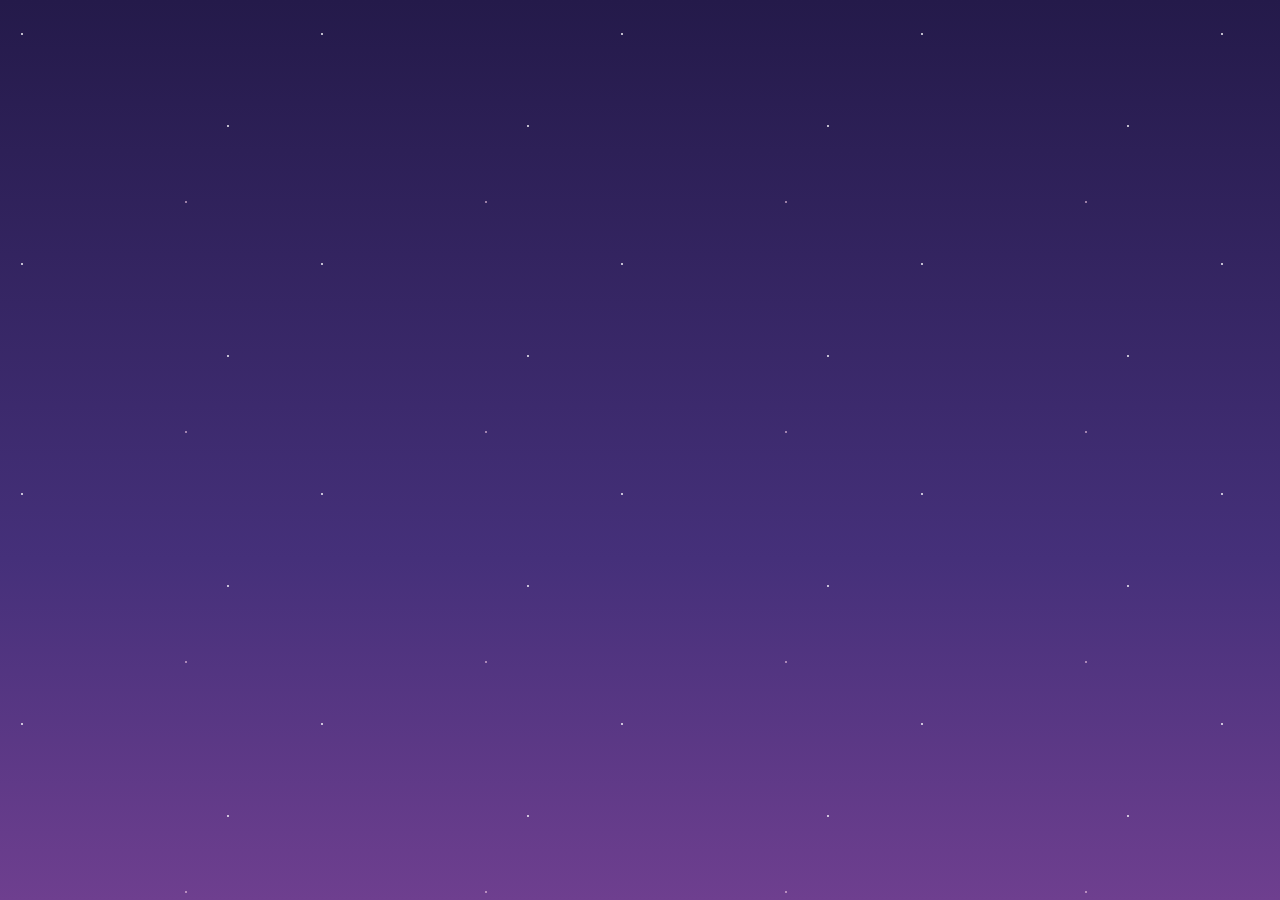
==== index.html @ 52ee45de "Create index.html" ====
<!doctype html>
<html lang="en">
<head>
<meta charset="utf-8">
<meta name="viewport" content="width=device-width, initial-scale=1">
<title>Math Realm</title>
<link rel="preconnect" href="https://fonts.googleapis.com">
<link rel="preconnect" href="https://fonts.gstatic.com" crossorigin>
<link href="https://fonts.googleapis.com/css2?family=Grandstander:wght@600;800&family=Lexend:wght@400;600&display=swap" rel="stylesheet">
<link rel="stylesheet" href="css/realm.css">
<style>
  /* ── Login ── */
  .login { min-height: 100vh; display: grid; place-content: center; justify-items: center; gap: 22px; padding: 32px 18px 48px; }
  .wordmark { font-size: clamp(3rem, 11vw, 5rem); text-align: center; letter-spacing: -.01em; }
  .wordmark span { display: inline-block; text-shadow: 0 4px 0 rgba(16, 8, 46, .55); }
  .wordmark span:nth-child(odd) { transform: rotate(-4deg) translateY(2px); }
  .wordmark span:nth-child(even) { transform: rotate(3deg); }
  .login .tagline { margin: -10px 0 0; color: var(--haze); font-size: 1.1rem; text-align: center; }
  .login-card { width: min(420px, 100%); padding: 28px 26px 26px; }
  .login-card h2 { font-size: 1.5rem; margin-bottom: 18px; color: var(--violet); }

  /* ── Home ── */
  .hub { max-width: 1120px; margin: 0 auto; padding: 26px 20px 64px; }
  .hub-top { display: flex; flex-wrap: wrap; align-items: center; justify-content: space-between; gap: 14px 20px; margin-bottom: 24px; }
  .hub-top h1 { font-size: clamp(2.1rem, 6vw, 3rem); }
  .hub-tools { display: flex; align-items: center; gap: 12px; }
  .gems { display: inline-flex; align-items: center; gap: 8px; padding: 6px 16px 6px 8px; border-radius: 999px; background: rgba(255, 255, 255, .12); border: 2px solid rgba(255, 255, 255, .28); font-weight: 600; }
  .gems svg { width: 30px; height: 30px; }
  .gems strong { font-family: var(--display); font-size: 1.45rem; font-weight: 800; }

  .shelf { margin-bottom: 28px; }
  .shelf h2 { font-size: 1.6rem; }
  .shelf p { margin: 4px 0 14px; color: var(--haze); }
  .tickets { display: flex; flex-wrap: wrap; gap: 14px 22px; padding-left: 10px; }

  .how { margin: 0 0 16px; color: var(--haze); }
  .zones { display: grid; grid-template-columns: repeat(auto-fit, minmax(min(100%, 430px), 1fr)); gap: 24px; align-items: start; }
  .zone { overflow: hidden; }
  .zone[data-accent="mint"]  { --accent: var(--mint-deep);  --wash: #E2F8F0; }
  .zone[data-accent="berry"] { --accent: var(--berry);      --wash: #FFEAF3; }
  .zone[data-accent="sky"]   { --accent: var(--sky-deep);   --wash: #E5F2FF; }
  .zone-head { padding: 20px 24px 16px; background: var(--wash); border-bottom: 3px dashed var(--accent); }
  .zone-head h2 { font-size: 1.85rem; color: var(--accent); }
  .zone-head p { margin: 4px 0 0; color: var(--ink-soft); }
  .skills { list-style: none; margin: 0; padding: 4px 16px 12px; }
  .skill { display: grid; grid-template-columns: minmax(0, 1fr) auto auto; align-items: center; gap: 8px 14px; padding: 13px 6px; border-bottom: 2px solid #F1EBFB; }
  .skill:last-child { border-bottom: 0; }
  .skill-name { font-weight: 600; }
  .skill-name .badge { display: inline-block; margin-left: 6px; padding: 1px 9px; border-radius: 999px; font-size: .8rem; background: #FFF1C2; color: #7A5600; vertical-align: 2px; }
  .skill-name .ticket-mark { display: inline-block; width: 22px; height: 22px; margin-left: 6px; vertical-align: -5px; }
  .soon { font-size: .9rem; font-weight: 600; color: var(--ink-soft); white-space: nowrap; }
  @media (max-width: 500px) {
    .skill { grid-template-columns: minmax(0, 1fr) auto; }
    .skill .stars { grid-row: 2; }
  }
</style>
</head>
<body class="twinkle">
<div class="page">

  <!-- Login -->
  <main class="login" id="loginView" hidden>
    <h1 class="wordmark" id="wordmark">Math Realm</h1>
    <p class="tagline">Log in to start your adventure.</p>
    <section class="login-card card" aria-labelledby="loginTitle">
      <h2 id="loginTitle">Who's playing?</h2>
      <form id="loginForm" autocomplete="off" novalidate>
        <label class="field"><span>Class code</span><input name="classCode" autocapitalize="characters" spellcheck="false" required></label>
        <label class="field"><span>Student ID</span><input name="studentId" spellcheck="false" required></label>
        <label class="field"><span>PIN</span><input name="pin" type="password" inputmode="numeric"></label>
        <p class="form-error" id="loginError" role="alert" hidden></p>
        <button class="btn btn-big" type="submit" id="loginBtn">Let's go!</button>
      </form>
    </section>
  </main>

  <!-- Home -->
  <main class="hub" id="hubView" hidden>
    <header class="hub-top">
      <h1 id="hello">Hi!</h1>
      <div class="hub-tools">
        <div class="gems" id="gems">
          <svg viewBox="0 0 32 32" aria-hidden="true"><path d="M9 5h14l6 8-13 15L3 13z" fill="#7CC8FF" stroke="#fff" stroke-width="2" stroke-linejoin="round"/><path d="M3 13h26M9 5l7 23 7-23M12 13l4-8 4 8" fill="none" stroke="#fff" stroke-width="1.5" stroke-linejoin="round" opacity=".8"/></svg>
          <span><strong id="gemCount">0</strong> <span id="gemName">gems</span></span>
        </div>
        <button class="btn btn-soft btn-small" type="button" id="logoutBtn">Log out</button>
      </div>
    </header>

    <div class="banner" id="pendingBanner" role="status" hidden>
      <span id="pendingText"></span>
      <button class="btn btn-small" type="button" id="sendNowBtn">Send now</button>
    </div>

    <section class="shelf" id="shelf" hidden aria-labelledby="shelfTitle">
      <h2 id="shelfTitle">Your golden tickets</h2>
      <p>Show the code to your teacher to trade it for a prize.</p>
      <div class="tickets" id="tickets"></div>
    </section>

    <p class="how">Every great round earns a star for that day. Fill all the stars to master a skill!</p>
    <div class="zones" id="zones"></div>
  </main>
</div>

<script src="js/config.js"></script>
<script src="js/catalog.js"></script>
<script src="js/api.js"></script>
<script>
(function () {
  'use strict';
  const C = window.MATH_REALM_CATALOG;
  const $ = s => document.querySelector(s);
  const CLASS_KEY = 'mathRealm.classCode';
  const STAR_PATH = 'M14 2.8l3.4 7 7.7 1-5.6 5.3 1.4 7.6L14 19.9l-6.9 3.8 1.4-7.6-5.6-5.3 7.7-1z';
  const TICKET_PATH = 'M3 7h18v3a2 2 0 0 0 0 4v3H3v-3a2 2 0 0 0 0-4z';
  const LETTER_COLORS = ['#FF7EB6', '#7CC8FF', '#FFD84D', '#4FD1AB', '#C9A8FF'];

  function el(tag, cls, text) {
    const e = document.createElement(tag);
    if (cls) e.className = cls;
    if (text != null) e.textContent = text;
    return e;
  }
  function svg(tag, attrs) {
    const e = document.createElementNS('http://www.w3.org/2000/svg', tag);
    Object.keys(attrs || {}).forEach(k => e.setAttribute(k, attrs[k]));
    return e;
  }

  // Realm name, one candy color per letter
  document.title = C.realmName;
  const mark = $('#wordmark');
  mark.replaceChildren();
  mark.setAttribute('aria-label', C.realmName);
  let n = 0;
  Array.from(C.realmName).forEach(ch => {
    if (ch === ' ') { mark.append(' '); return; }
    const s = el('span', '', ch);
    s.style.color = LETTER_COLORS[n++ % LETTER_COLORS.length];
    s.setAttribute('aria-hidden', 'true');
    mark.append(s);
  });
  $('#gemName').textContent = C.pointsName;

  // Only same-site game pages are allowed as a place to return to after login.
  function safeNext() {
    const next = new URLSearchParams(location.search).get('next') || '';
    return /^[A-Za-z0-9_-]+\.html(\?[A-Za-z0-9=&._%-]*)?$/.test(next) ? next : '';
  }

  /* ── Login ── */

  function showLogin(message) {
    document.body.classList.add('twinkle');
    $('#hubView').hidden = true;
    $('#loginView').hidden = false;
    const f = $('#loginForm');
    try { f.classCode.value = f.classCode.value || localStorage.getItem(CLASS_KEY) || ''; } catch (e) { /* storage blocked */ }
    showError(message || '');
    (f.classCode.value ? f.studentId : f.classCode).focus();
  }
  function showError(text) {
    $('#loginError').textContent = text;
    $('#loginError').hidden = !text;
  }

  $('#loginForm').addEventListener('submit', async e => {
    e.preventDefault();
    const f = e.currentTarget;
    const classCode = f.classCode.value.trim();
    const studentId = f.studentId.value.trim();
    if (!classCode || !studentId) { showError(MathRealm.errorMessage('missing_fields', true)); return; }
    const btn = $('#loginBtn');
    btn.disabled = true;
    btn.textContent = 'Opening the gates…';
    const d = await MathRealm.login(classCode, studentId, f.pin.value.trim());
    btn.disabled = false;
    btn.textContent = "Let's go!";
    if (!d.ok) { showError(MathRealm.errorMessage(d.error, true)); return; }
    try { localStorage.setItem(CLASS_KEY, classCode.toUpperCase()); } catch (err) { /* fine */ }
    f.studentId.value = '';
    f.pin.value = '';
    const next = safeNext();
    if (next) { location.href = next; return; }
    showHub(true);
  });

  /* ── Home ── */

  function showHub(celebrate) {
    document.body.classList.remove('twinkle');
    $('#loginView').hidden = true;
    $('#hubView').hidden = false;
    if (location.search) history.replaceState(null, '', location.pathname);
    render(celebrate);
  }

  function render(celebrate) {
    const s = MathRealm.session;
    if (!s) return;
    $('#hello').textContent = 'Hi, ' + s.student.displayName + '!';
    $('#gemCount').textContent = Number(s.student.points || 0).toLocaleString();
    $('#gems').setAttribute('aria-label', s.student.points + ' ' + C.pointsName);
    renderTickets(s.tickets || []);
    renderZones(s, celebrate);
    renderPending();
  }

  function renderTickets(list) {
    const box = $('#tickets');
    box.replaceChildren();
    $('#shelf').hidden = list.length === 0;
    list.slice().reverse().forEach(t => {
      const stub = el('div', 'ticket' + (t.redeemed ? ' used' : ''));
      stub.append(el('strong', '', t.code), el('span', '', t.redeemed ? 'Traded in. Nice work!' : t.skillName));
      box.append(stub);
    });
  }

  function zonesFor(skills) {
    const zones = new Map();
    C.zones.forEach(z => zones.set(z.zone, Object.assign({ skills: [] }, z)));
    skills.forEach(k => {
      if (!zones.has(k.zone)) zones.set(k.zone, { zone: k.zone, title: k.zone || 'More practice', blurb: '', accent: 'sky', skills: [] });
      zones.get(k.zone).skills.push(k);
    });
    return Array.from(zones.values()).filter(z => z.skills.length);
  }

  function gameFor(skillId) {
    return C.games.find(g => skillId.indexOf(g.prefix) === 0) || null;
  }

  function starRow(have, need, mastered, celebrate) {
    const row = el('div', 'stars' + (mastered ? ' mastered' : '') + (celebrate ? ' pop' : ''));
    row.setAttribute('role', 'img');
    row.setAttribute('aria-label', mastered ? 'Mastered' : have + ' of ' + need + ' stars');
    for (let i = 0; i < need; i++) {
      const on = mastered || i < have;
      const star = svg('svg', { viewBox: '0 0 28 28', class: 'star' + (on ? ' on' : ''), 'aria-hidden': 'true' });
      star.style.setProperty('--i', i);
      star.append(svg('path', { d: STAR_PATH }));
      row.append(star);
    }
    return row;
  }

  function renderZones(s, celebrate) {
    const wrap = $('#zones');
    wrap.replaceChildren();
    if (!s.skills || !s.skills.length) {
      wrap.append(el('p', 'how', 'No games are set up yet. Tell your teacher.'));
      return;
    }
    zonesFor(s.skills).forEach(z => {
      const card = el('section', 'zone card');
      card.dataset.accent = z.accent || 'sky';
      const head = el('header', 'zone-head');
      head.append(el('h2', '', z.title));
      if (z.blurb) head.append(el('p', '', z.blurb));
      const list = el('ul', 'skills');

      z.skills.forEach(k => {
        const m = s.mastery[k.skillId] || { status: '', days: 0 };
        const mastered = m.status === 'mastered';
        const li = el('li', 'skill');

        const name = el('div', 'skill-name', k.name);
        if (k.milestone) {
          const t = svg('svg', { viewBox: '0 0 24 24', class: 'ticket-mark', role: 'img' });
          const title = svg('title'); title.textContent = 'Master this to win a golden ticket';
          t.append(title, svg('path', { d: TICKET_PATH, fill: '#FFD84D', stroke: '#E8A90C', 'stroke-width': '1.5' }));
          name.append(t);
        }
        if (mastered) name.append(el('span', 'badge', 'Mastered!'));

        const game = gameFor(k.skillId);
        let action;
        if (game && game.ready) {
          action = el('a', 'btn btn-small' + (mastered ? ' btn-soft' : ''), mastered ? 'Play again' : 'Play');
          action.href = game.page + '?skill=' + encodeURIComponent(k.skillId);
          action.setAttribute('aria-label', (mastered ? 'Play again: ' : 'Play: ') + k.name);
        } else {
          action = el('span', 'soon', 'Opening soon');
        }

        li.append(name, starRow(Math.min(m.days || 0, k.daysNeeded), k.daysNeeded, mastered, celebrate), action);
        list.append(li);
      });

      card.append(head, list);
      wrap.append(card);
    });
  }

  function renderPending() {
    const count = MathRealm.pendingCount();
    $('#pendingBanner').hidden = count === 0;
    $('#pendingText').textContent = count === 1
      ? '1 round is saved on this computer and will send when the internet is back.'
      : count + ' rounds are saved on this computer and will send when the internet is back.';
  }

  $('#sendNowBtn').addEventListener('click', async e => {
    const btn = e.currentTarget;          // currentTarget is gone after the await, so keep it
    btn.disabled = true;
    await MathRealm.flushPending();
    btn.disabled = false;
    render(false);
  });

  $('#logoutBtn').addEventListener('click', async () => {
    await MathRealm.logout();
    showLogin('');
  });

  window.addEventListener('online', () => setTimeout(() => MathRealm.flushPending().then(() => render(false)), 500));

  /* ── Start ── */

  if (!MathRealm.isLoggedIn()) {
    showLogin('');
  } else {
    const next = safeNext();
    if (next) { location.replace(next); return; }
    showHub(true);
    // Fresh numbers from the server (a teacher may have redeemed a ticket), then send anything waiting.
    const snapshot = () => JSON.stringify(MathRealm.session);
    const before = snapshot();
    MathRealm.refresh().then(d => {
      if (d.ok) return MathRealm.flushPending().then(() => { if (snapshot() !== before) render(false); });
      if (d.error === 'session_expired') showLogin(MathRealm.errorMessage('session_expired', true));
    });
  }
})();
</script>
</body>
</html>
---- css/realm.css ----
/*
 * Math Realm: shared look for every student page.
 * Load the fonts in each page's <head>:
 *   <link href="https://fonts.googleapis.com/css2?family=Grandstander:wght@600;800&family=Lexend:wght@400;600&display=swap" rel="stylesheet">
 */
:root {
  --night: #241A4A;
  --dusk: #45307A;
  --plum: #6E3F8F;
  --violet: #6C4FB3;
  --card: #FFFDFE;
  --card-edge: #E9DFFB;
  --ink: #2A1F45;
  --ink-soft: #5F5480;
  --haze: #E6DCFF;          /* light text on the night sky */
  --bubblegum: #FF7EB6;
  --berry: #D2448A;
  --berry-deep: #A8306C;
  --mint: #4FD1AB;
  --mint-deep: #1E8466;
  --lemon: #FFD84D;
  --gold: #E8A90C;
  --sky: #7CC8FF;
  --sky-deep: #2D76B5;
  --coral: #E0524F;

  --display: 'Grandstander', 'Trebuchet MS', system-ui, sans-serif;
  --body: 'Lexend', 'Atkinson Hyperlegible', system-ui, -apple-system, 'Segoe UI', sans-serif;
  --radius-lg: 26px;
  --radius-md: 16px;
  --radius-sm: 10px;
}

* { box-sizing: border-box; }
[hidden] { display: none !important; }
html { -webkit-text-size-adjust: 100%; background: var(--plum); }  /* shows when a page is pulled past its end */

body {
  margin: 0;
  min-height: 100vh;
  color: #fff;
  font: 400 17px/1.55 var(--body);
  background: linear-gradient(180deg, var(--night) 0%, var(--dusk) 62%, var(--plum) 100%) fixed;
}
/* Star field */
body::before {
  content: "";
  position: fixed;
  inset: 0;
  z-index: 0;
  pointer-events: none;
  opacity: .7;
  background-image:
    radial-gradient(1.8px 1.8px at 22px 34px, #fff 50%, transparent 52%),
    radial-gradient(1.2px 1.2px at 140px 82px, #FFE9A8 50%, transparent 52%),
    radial-gradient(1px 1px at 92px 168px, #fff 50%, transparent 52%),
    radial-gradient(2px 2px at 228px 126px, #fff 50%, transparent 52%),
    radial-gradient(1px 1px at 266px 18px, #CFE8FF 50%, transparent 52%),
    radial-gradient(1.4px 1.4px at 186px 202px, #FFD6EA 50%, transparent 52%);
  background-size: 300px 230px;
}
body.twinkle::before { animation: twinkle 4.5s ease-in-out infinite alternate; }
@keyframes twinkle { from { opacity: .35; } to { opacity: .9; } }

.page { position: relative; z-index: 1; }

h1, h2, h3 { font-family: var(--display); font-weight: 800; line-height: 1.1; margin: 0; }
p { max-width: 62ch; }

.card {
  background: var(--card);
  color: var(--ink);
  border-radius: var(--radius-lg);
  box-shadow: 0 8px 0 rgba(16, 8, 46, .35);
}

/* Buttons: chunky and pressable */
.btn {
  display: inline-flex;
  align-items: center;
  justify-content: center;
  gap: 8px;
  font: 600 1.05rem/1.2 var(--body);
  text-decoration: none;
  color: #fff;
  background: var(--berry);
  border: 0;
  border-radius: var(--radius-md);
  padding: 12px 22px;
  box-shadow: 0 5px 0 var(--berry-deep);
  cursor: pointer;
  transition: transform .08s ease, box-shadow .08s ease, filter .15s ease;
}
.btn:hover { filter: brightness(1.07); }
.btn:active { transform: translateY(4px); box-shadow: 0 1px 0 var(--berry-deep); }
.btn:disabled { opacity: .55; cursor: not-allowed; transform: none; box-shadow: 0 5px 0 var(--berry-deep); }
.btn-soft { color: var(--berry); background: #fff; box-shadow: 0 5px 0 var(--card-edge); }
.btn-soft:active { box-shadow: 0 1px 0 var(--card-edge); }
.btn-small { font-size: .95rem; padding: 8px 16px; border-radius: 12px; box-shadow: 0 4px 0 var(--berry-deep); }
.btn-small:active { transform: translateY(3px); box-shadow: 0 1px 0 var(--berry-deep); }
.btn-soft.btn-small { box-shadow: 0 4px 0 var(--card-edge); }
.btn-big { width: 100%; padding: 16px 22px; font-size: 1.25rem; }

:focus-visible { outline: 4px solid var(--lemon); outline-offset: 3px; }

/* Form fields */
.field { display: block; margin-bottom: 16px; }
.field span { display: block; font-weight: 600; margin-bottom: 6px; }
.field input {
  width: 100%;
  font: 400 1.2rem/1.3 var(--body);
  color: var(--ink);
  background: #fff;
  border: 3px solid var(--card-edge);
  border-radius: var(--radius-md);
  padding: 12px 14px;
}
.field input:focus { border-color: var(--violet); outline: none; }
.field input:focus-visible { outline: 4px solid var(--lemon); outline-offset: 2px; }

.form-error {
  margin: 0 0 16px;
  padding: 12px 14px;
  border-radius: var(--radius-sm);
  background: #FFE7E6;
  color: #9E2A27;
  font-weight: 600;
}

/* Stars: one per day toward mastery */
.stars { display: inline-flex; gap: 3px; }
.star { width: 28px; height: 28px; display: block; }
.star path { fill: #EEE8F8; stroke: #CDBFEA; stroke-width: 1.5; stroke-linejoin: round; }
.star.on path { fill: var(--lemon); stroke: var(--gold); }
.stars.mastered .star path { fill: var(--gold); stroke: #B9810A; }
.stars.pop .star.on { animation: pop .5s cubic-bezier(.3, 1.6, .5, 1) both; animation-delay: calc(var(--i, 0) * 90ms + 150ms); }
@keyframes pop { from { transform: scale(.2) rotate(-30deg); } to { transform: none; } }

/* Golden ticket stub */
.ticket {
  position: relative;
  display: flex;
  flex-direction: column;
  gap: 2px;
  min-width: 190px;
  padding: 14px 26px;
  color: var(--ink);
  background: linear-gradient(135deg, #FFF3C4, #FFE07A);
  border: 3px solid var(--gold);
  border-radius: 14px;
}
.ticket::before, .ticket::after {
  content: "";
  position: absolute;
  top: 50%;
  width: 18px;
  height: 18px;
  margin-top: -9px;
  border-radius: 50%;
  background: var(--dusk);
}
.ticket::before { left: -11px; }
.ticket::after { right: -11px; }
.ticket strong { font-family: var(--display); font-weight: 800; font-size: 1.6rem; letter-spacing: .05em; white-space: nowrap; }
.ticket span { font-size: .9rem; color: var(--ink-soft); }
.ticket.used { filter: grayscale(.85); opacity: .65; }

/* A yellow note across the top of a page */
.banner {
  display: flex;
  flex-wrap: wrap;
  align-items: center;
  gap: 10px 16px;
  margin-bottom: 18px;
  padding: 12px 16px;
  border-radius: var(--radius-md);
  background: var(--lemon);
  color: var(--ink);
  font-weight: 600;
}

.sr-only {
  position: absolute !important;
  width: 1px; height: 1px;
  padding: 0; margin: -1px;
  overflow: hidden;
  clip: rect(0, 0, 0, 0);
  white-space: nowrap;
  border: 0;
}

@media (prefers-reduced-motion: reduce) {
  *, *::before, *::after { animation: none !important; transition: none !important; }
}
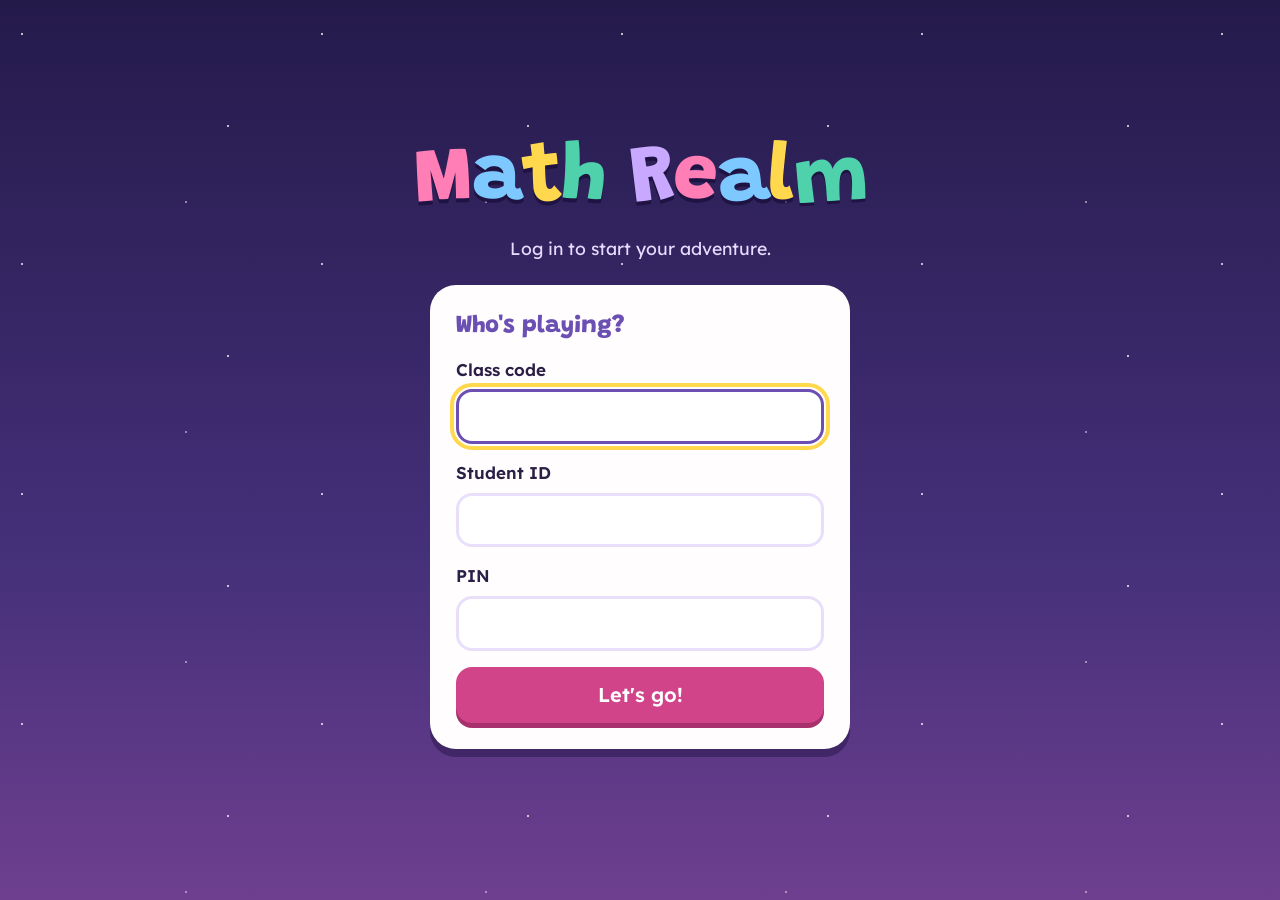
==== commit c801064c: "Update index.html" ====
--- a/index.html
+++ b/index.html
@@ -42,6 +42,7 @@
   .zone-head { padding: 20px 24px 16px; background: var(--wash); border-bottom: 3px dashed var(--accent); }
   .zone-head h2 { font-size: 1.85rem; color: var(--accent); }
   .zone-head p { margin: 4px 0 0; color: var(--ink-soft); }
+  .zone-head .zone-link { margin-top: 12px; }
   .skills { list-style: none; margin: 0; padding: 4px 16px 12px; }
   .skill { display: grid; grid-template-columns: minmax(0, 1fr) auto auto; align-items: center; gap: 8px 14px; padding: 13px 6px; border-bottom: 2px solid #F1EBFB; }
   .skill:last-child { border-bottom: 0; }
@@ -259,6 +260,11 @@
       const head = el('header', 'zone-head');
       head.append(el('h2', '', z.title));
       if (z.blurb) head.append(el('p', '', z.blurb));
+      if (z.link) {
+        const a = el('a', 'btn btn-small zone-link', z.link.label);
+        a.href = z.link.page;
+        head.append(a);
+      }
       const list = el('ul', 'skills');
 
       z.skills.forEach(k => {
--- a/css/realm.css
+++ b/css/realm.css
@@ -192,3 +192,18 @@
 @media (prefers-reduced-motion: reduce) {
   *, *::before, *::after { animation: none !important; transition: none !important; }
 }
+
+/* ── Shared game-page pieces ── */
+.topbar { display: flex; flex-wrap: wrap; align-items: center; justify-content: space-between; gap: 10px 16px; margin-bottom: 18px; }
+.top-tools { display: flex; flex-wrap: wrap; align-items: center; gap: 10px; }
+.pill {
+  display: inline-flex; align-items: center; gap: 8px;
+  padding: 7px 15px; border-radius: 999px;
+  background: rgba(255, 255, 255, .12); border: 2px solid rgba(255, 255, 255, .28);
+  color: #fff; font: 600 1rem/1.2 var(--body); text-decoration: none; cursor: pointer;
+}
+button.pill:hover, a.pill:hover { background: rgba(255, 255, 255, .2); }
+.pill svg { width: 22px; height: 22px; flex: none; }
+.gems { display: inline-flex; align-items: center; gap: 8px; padding: 6px 16px 6px 8px; border-radius: 999px; background: rgba(255, 255, 255, .12); border: 2px solid rgba(255, 255, 255, .28); font-weight: 600; }
+.gems svg { width: 30px; height: 30px; }
+.gems strong { font-family: var(--display); font-size: 1.45rem; font-weight: 800; }
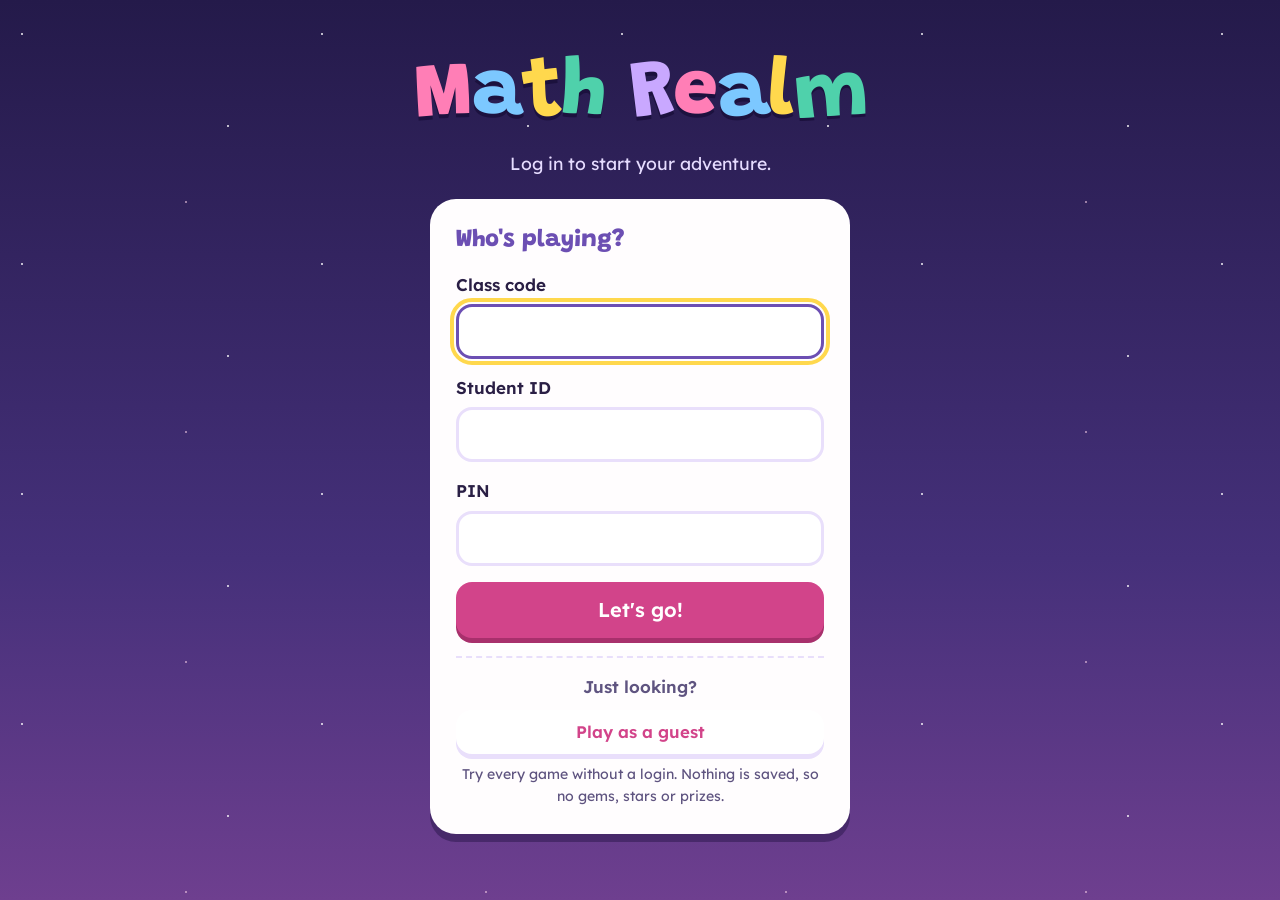
==== commit f03c33d0: "Add guest mode for families and visitors - login screen: Play as a guest, no account needed - guests" ====
--- a/index.html
+++ b/index.html
@@ -18,11 +18,18 @@
   .login .tagline { margin: -10px 0 0; color: var(--haze); font-size: 1.1rem; text-align: center; }
   .login-card { width: min(420px, 100%); padding: 28px 26px 26px; }
   .login-card h2 { font-size: 1.5rem; margin-bottom: 18px; color: var(--violet); }
+  .guest-row { margin-top: 18px; padding-top: 16px; border-top: 2px dashed var(--card-edge); text-align: center; }
+  .guest-row p { margin: 0 0 10px; color: var(--ink-soft); font-weight: 600; }
+  .guest-row .btn { width: 100%; }
+  .guest-row .small { margin: 10px 0 0; font-weight: 400; font-size: .88rem; }
 
   /* ── Home ── */
   .hub { max-width: 1120px; margin: 0 auto; padding: 26px 20px 64px; }
   .hub-top { display: flex; flex-wrap: wrap; align-items: center; justify-content: space-between; gap: 14px 20px; margin-bottom: 24px; }
   .hub-top h1 { font-size: clamp(2.1rem, 6vw, 3rem); }
+  .me { display: flex; align-items: flex-end; gap: 12px; }
+  .avatar { display: block; width: 74px; height: 80px; }
+  .avatar svg { width: 100%; height: 100%; overflow: visible; }
   .hub-tools { display: flex; align-items: center; gap: 12px; }
   .gems { display: inline-flex; align-items: center; gap: 8px; padding: 6px 16px 6px 8px; border-radius: 999px; background: rgba(255, 255, 255, .12); border: 2px solid rgba(255, 255, 255, .28); font-weight: 600; }
   .gems svg { width: 30px; height: 30px; }
@@ -33,12 +40,39 @@
   .shelf p { margin: 4px 0 14px; color: var(--haze); }
   .tickets { display: flex; flex-wrap: wrap; gap: 14px 22px; padding-left: 10px; }
 
-  .how { margin: 0 0 16px; color: var(--haze); }
+  .how { margin: 16px 0 16px; color: var(--haze); }
+  .section-title { margin: 6px 0 14px; font-size: 1.6rem; }
+
+  /* Up next: one suggestion, so nobody has to choose from everything */
+  .next { display: flex; flex-wrap: wrap; align-items: center; justify-content: space-between; gap: 14px 24px; margin-bottom: 28px; padding: 18px 22px; }
+  .next .label { margin: 0 0 2px; font-weight: 600; color: var(--violet); }
+  .next h2 { font-size: 1.6rem; color: var(--ink); }
+  .next .where { margin: 2px 0 6px; color: var(--ink-soft); }
+  .next .btn { font-size: 1.15rem; padding: 14px 28px; }
+
+  /* Area tiles: one per area, with progress */
+  .tiles { display: grid; grid-template-columns: repeat(auto-fit, minmax(min(100%, 280px), 1fr)); gap: 20px; }
+  .tile { display: flex; flex-direction: column; overflow: hidden; color: var(--ink); text-decoration: none; transition: transform .15s ease; }
+  .tile:hover { transform: translateY(-3px); }
+  .tile[data-accent="mint"]  { --accent: var(--mint-deep);  --wash: #E2F8F0; }
+  .tile[data-accent="berry"] { --accent: var(--berry);      --wash: #FFEAF3; }
+  .tile[data-accent="sky"]   { --accent: var(--sky-deep);   --wash: #E5F2FF; }
+  .tile[data-accent="sun"]   { --accent: #A86A00;           --wash: #FFF4D6; }
+  .tile .band { flex: 1 1 auto; padding: 18px 20px 14px; background: var(--wash); border-bottom: 3px dashed var(--accent); }   /* grows so meters line up */
+  .tile h3 { font-size: 1.65rem; color: var(--accent); }
+  .tile .band p { margin: 4px 0 0; color: var(--ink-soft); }
+  .tile .body { display: flex; flex-direction: column; gap: 8px; padding: 14px 20px 18px; }
+  .meter { height: 12px; border-radius: 999px; background: #F1EBFB; overflow: hidden; }
+  .meter span { display: block; height: 100%; border-radius: 999px; background: linear-gradient(90deg, var(--lemon), var(--gold)); }
+  .tile .stat { display: flex; justify-content: space-between; gap: 10px; font-weight: 600; font-size: .95rem; }
+  .tile .go { align-self: flex-end; margin-top: 4px; font-weight: 600; color: var(--accent); }
+  .back { margin-bottom: 4px; }
   .zones { display: grid; grid-template-columns: repeat(auto-fit, minmax(min(100%, 430px), 1fr)); gap: 24px; align-items: start; }
   .zone { overflow: hidden; }
   .zone[data-accent="mint"]  { --accent: var(--mint-deep);  --wash: #E2F8F0; }
   .zone[data-accent="berry"] { --accent: var(--berry);      --wash: #FFEAF3; }
   .zone[data-accent="sky"]   { --accent: var(--sky-deep);   --wash: #E5F2FF; }
+  .zone[data-accent="sun"]   { --accent: #A86A00;           --wash: #FFF4D6; }
   .zone-head { padding: 20px 24px 16px; background: var(--wash); border-bottom: 3px dashed var(--accent); }
   .zone-head h2 { font-size: 1.85rem; color: var(--accent); }
   .zone-head p { margin: 4px 0 0; color: var(--ink-soft); }
@@ -72,21 +106,32 @@
         <p class="form-error" id="loginError" role="alert" hidden></p>
         <button class="btn btn-big" type="submit" id="loginBtn">Let's go!</button>
       </form>
+      <div class="guest-row">
+        <p>Just looking?</p>
+        <button class="btn btn-soft" type="button" id="guestBtn">Play as a guest</button>
+        <p class="small">Try every game without a login. Nothing is saved, so no gems, stars or prizes.</p>
+      </div>
     </section>
   </main>
 
   <!-- Home -->
   <main class="hub" id="hubView" hidden>
     <header class="hub-top">
-      <h1 id="hello">Hi!</h1>
+      <div class="me"><span class="avatar" id="avatar" hidden></span><h1 id="hello">Hi!</h1></div>
       <div class="hub-tools">
         <div class="gems" id="gems">
           <svg viewBox="0 0 32 32" aria-hidden="true"><path d="M9 5h14l6 8-13 15L3 13z" fill="#7CC8FF" stroke="#fff" stroke-width="2" stroke-linejoin="round"/><path d="M3 13h26M9 5l7 23 7-23M12 13l4-8 4 8" fill="none" stroke="#fff" stroke-width="1.5" stroke-linejoin="round" opacity=".8"/></svg>
           <span><strong id="gemCount">0</strong> <span id="gemName">gems</span></span>
         </div>
+        <a class="pill" href="shop.html">
+          <svg viewBox="0 0 24 24" aria-hidden="true"><path d="M4 9h16l-1.5 11h-13zM8 9V7a4 4 0 0 1 8 0v2" fill="none" stroke="currentColor" stroke-width="2.2" stroke-linejoin="round" stroke-linecap="round"/></svg>
+          Sprite Shop
+        </a>
         <button class="btn btn-soft btn-small" type="button" id="logoutBtn">Log out</button>
       </div>
     </header>
+
+    <div id="guestSlot"></div>
 
     <div class="banner" id="pendingBanner" role="status" hidden>
       <span id="pendingText"></span>
@@ -99,14 +144,28 @@
       <div class="tickets" id="tickets"></div>
     </section>
 
-    <p class="how">Every great round earns a star for that day. Fill all the stars to master a skill!</p>
-    <div class="zones" id="zones"></div>
+    <section class="next card" id="nextUp" hidden aria-labelledby="nextTitle"></section>
+
+    <div id="tilesView">
+      <h2 class="section-title">Where to?</h2>
+      <div class="tiles" id="tiles"></div>
+    </div>
+
+    <div id="areaView" hidden>
+      <a class="pill back" href="#" id="allAreas">
+        <svg viewBox="0 0 24 24" aria-hidden="true"><path d="M15 5l-7 7 7 7" fill="none" stroke="currentColor" stroke-width="2.6" stroke-linecap="round" stroke-linejoin="round"/></svg>
+        All areas
+      </a>
+      <p class="how">Every great round earns a star for that day. Fill all the stars to master a skill!</p>
+      <div class="zones" id="zones"></div>
+    </div>
   </main>
 </div>
 
 <script src="js/config.js"></script>
 <script src="js/catalog.js"></script>
 <script src="js/api.js"></script>
+<script src="js/sprites.js"></script>
 <script>
 (function () {
   'use strict';
@@ -165,6 +224,13 @@
     $('#loginError').textContent = text;
     $('#loginError').hidden = !text;
   }
+
+  $('#guestBtn').addEventListener('click', () => {
+    MathRealm.startGuest();
+    const next = safeNext();
+    if (next) { location.href = next; return; }
+    showHub(true);
+  });
 
   $('#loginForm').addEventListener('submit', async e => {
     e.preventDefault();
@@ -193,18 +259,25 @@
     document.body.classList.remove('twinkle');
     $('#loginView').hidden = true;
     $('#hubView').hidden = false;
-    if (location.search) history.replaceState(null, '', location.pathname);
+    if (location.search) history.replaceState(null, '', location.pathname + location.hash);
     render(celebrate);
   }
 
   function render(celebrate) {
     const s = MathRealm.session;
     if (!s) return;
-    $('#hello').textContent = 'Hi, ' + s.student.displayName + '!';
+    const guest = MathRealm.isGuest();
+    $('#guestSlot').replaceChildren(...(guest ? [MathRealm.guestBanner('')] : []));
+    $('#hello').textContent = guest ? 'Welcome, guest!' : 'Hi, ' + s.student.displayName + '!';
+    const pick = window.RealmSprites && s.shop && s.shop.equipped && RealmSprites.critter(s.shop.equipped.avatar);
+    $('#avatar').replaceChildren(...(pick ? [RealmSprites.critterSvg(pick)] : []));
+    $('#avatar').hidden = !pick;
+    $('#gems').hidden = guest;
     $('#gemCount').textContent = Number(s.student.points || 0).toLocaleString();
     $('#gems').setAttribute('aria-label', s.student.points + ' ' + C.pointsName);
-    renderTickets(s.tickets || []);
-    renderZones(s, celebrate);
+    $('#logoutBtn').textContent = guest ? 'Log in' : 'Log out';
+    renderTickets(guest ? [] : (s.tickets || []));
+    renderMap(s, celebrate);
     renderPending();
   }
 
@@ -247,14 +320,88 @@
     return row;
   }
 
-  function renderZones(s, celebrate) {
+  // The map: tiles for each area, or one area's full skill list (#area-0, #area-1, ...)
+  function currentArea(zones) {
+    const m = /^#area-(\d+)$/.exec(location.hash);
+    return m && zones[Number(m[1])] ? Number(m[1]) : null;
+  }
+
+  function starsFor(s, k) {
+    const m = s.mastery[k.skillId] || { status: '', days: 0 };
+    return m.status === 'mastered' ? k.daysNeeded : Math.min(m.days || 0, k.daysNeeded);
+  }
+
+  function renderMap(s, celebrate) {
+    const zones = zonesFor(s.skills || []);
+    const open = currentArea(zones);
+    $('#tilesView').hidden = open !== null;
+    $('#areaView').hidden = open === null;
+    renderNext(s, zones, open === null);
+    if (open !== null) { renderZones(s, celebrate, zones[open]); return; }
+
+    const box = $('#tiles');
+    box.replaceChildren();
+    zones.forEach((z, i) => {
+      const t = el('a', 'tile card');
+      t.href = '#area-' + i;
+      t.dataset.accent = z.accent || 'sky';
+      const band = el('div', 'band');
+      band.append(el('h3', '', z.title));
+      if (z.blurb) band.append(el('p', '', z.blurb));
+      const body = el('div', 'body');
+      const have = z.skills.reduce((n, k) => n + starsFor(s, k), 0);
+      const need = z.skills.reduce((n, k) => n + k.daysNeeded, 0);
+      const mastered = z.skills.filter(k => (s.mastery[k.skillId] || {}).status === 'mastered').length;
+      const meter = el('div', 'meter');
+      meter.setAttribute('role', 'img');
+      meter.setAttribute('aria-label', have + ' of ' + need + ' stars');
+      const fill = el('span');
+      fill.style.width = (need ? Math.round(100 * have / need) : 0) + '%';
+      meter.append(fill);
+      const stat = el('div', 'stat');
+      stat.append(el('span', '', have + ' of ' + need + ' stars'), el('span', '', mastered + ' of ' + z.skills.length + ' mastered'));
+      body.append(meter, stat, el('span', 'go', 'Open ›'));
+      t.append(band, body);
+      box.append(t);
+    });
+  }
+
+  // Suggest one thing to do: a skill already started (not mastered) comes first,
+  // then the first skill not started yet. Only shown on the map, not inside an area.
+  function renderNext(s, zones, onMap) {
+    const box = $('#nextUp');
+    let pick = null, zoneTitle = '';
+    const playable = k => { const g = gameFor(k.skillId); return g && g.ready; };
+    for (const pass of ['practicing', 'learning', '']) {
+      for (const z of zones) {
+        const k = z.skills.find(x => playable(x) && ((s.mastery[x.skillId] || {}).status || '') === pass);
+        if (k) { pick = k; zoneTitle = z.title; break; }
+      }
+      if (pick) break;
+    }
+    box.hidden = !onMap || !pick;
+    if (!pick || !onMap) return;
+    box.replaceChildren();
+    const left = el('div');
+    left.append(el('p', 'label', 'Up next'));
+    const h = el('h2', '', pick.name);
+    h.id = 'nextTitle';
+    left.append(h, el('p', 'where', zoneTitle));
+    const m = s.mastery[pick.skillId] || {};
+    left.append(starRow(Math.min(m.days || 0, pick.daysNeeded), pick.daysNeeded, false, false));
+    const go = el('a', 'btn', 'Play');
+    go.href = gameFor(pick.skillId).page + '?skill=' + encodeURIComponent(pick.skillId);
+    box.append(left, go);
+  }
+
+  function renderZones(s, celebrate, only) {
     const wrap = $('#zones');
     wrap.replaceChildren();
     if (!s.skills || !s.skills.length) {
       wrap.append(el('p', 'how', 'No games are set up yet. Tell your teacher.'));
       return;
     }
-    zonesFor(s.skills).forEach(z => {
+    (only ? [only] : zonesFor(s.skills)).forEach(z => {
       const card = el('section', 'zone card');
       card.dataset.accent = z.accent || 'sky';
       const head = el('header', 'zone-head');
@@ -321,16 +468,21 @@
     showLogin('');
   });
 
+  window.addEventListener('hashchange', () => { if (MathRealm.isLoggedIn()) { render(false); window.scrollTo(0, 0); } });
+  $('#allAreas').addEventListener('click', e => { e.preventDefault(); history.pushState(null, '', location.pathname); render(false); });
   window.addEventListener('online', () => setTimeout(() => MathRealm.flushPending().then(() => render(false)), 500));
 
   /* ── Start ── */
 
+  const wantsLogin = new URLSearchParams(location.search).get('login') === '1';
+  if (wantsLogin && MathRealm.isGuest()) MathRealm.logout();
   if (!MathRealm.isLoggedIn()) {
     showLogin('');
   } else {
     const next = safeNext();
     if (next) { location.replace(next); return; }
     showHub(true);
+    if (MathRealm.isGuest()) return;
     // Fresh numbers from the server (a teacher may have redeemed a ticket), then send anything waiting.
     const snapshot = () => JSON.stringify(MathRealm.session);
     const before = snapshot();
--- a/css/realm.css
+++ b/css/realm.css
@@ -207,3 +207,12 @@
 .gems { display: inline-flex; align-items: center; gap: 8px; padding: 6px 16px 6px 8px; border-radius: 999px; background: rgba(255, 255, 255, .12); border: 2px solid rgba(255, 255, 255, .28); font-weight: 600; }
 .gems svg { width: 30px; height: 30px; }
 .gems strong { font-family: var(--display); font-size: 1.45rem; font-weight: 800; }
+
+/* Guest mode banner (every page shows one while browsing without a login) */
+.guestbar {
+  display: flex; flex-wrap: wrap; align-items: center; justify-content: center; gap: 8px 16px;
+  margin: 0 0 16px; padding: 10px 16px; border-radius: var(--radius-md);
+  background: var(--lemon); color: var(--ink); font-weight: 600; text-align: center;
+}
+.guestbar .btn { background: var(--berry); box-shadow: 0 4px 0 var(--berry-deep); }
+.locked-note { margin: 0; font-weight: 600; color: var(--ink-soft); }
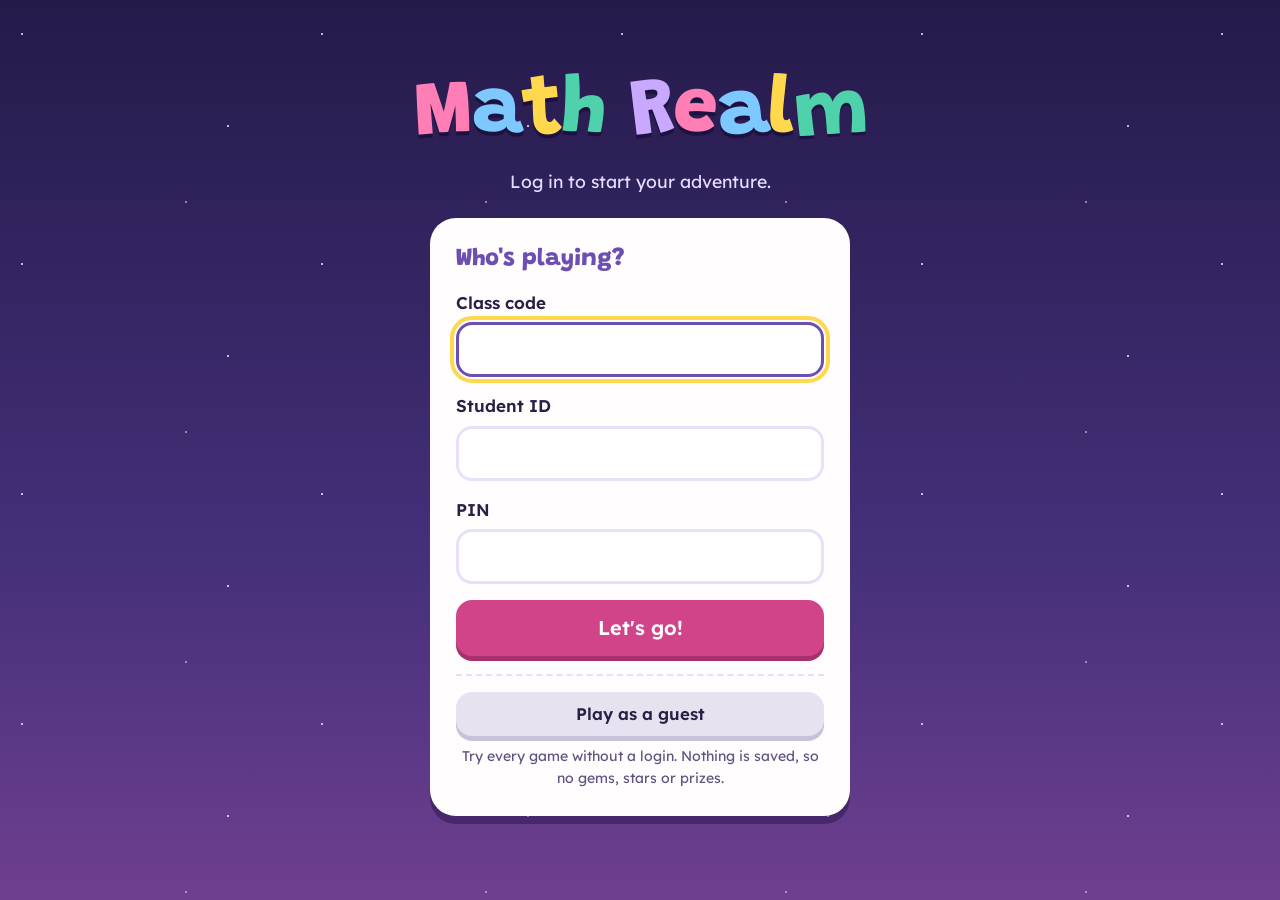
==== commit 72799cdb: "Clearer guest button and decimal area name - login: drop the 'Just looking?' line; guest button is l" ====
--- a/index.html
+++ b/index.html
@@ -21,6 +21,9 @@
   .guest-row { margin-top: 18px; padding-top: 16px; border-top: 2px dashed var(--card-edge); text-align: center; }
   .guest-row p { margin: 0 0 10px; color: var(--ink-soft); font-weight: 600; }
   .guest-row .btn { width: 100%; }
+  /* light grey, so it reads clearly against the white card without competing with "Let's go!" */
+  .btn-guest { color: var(--ink); background: #E7E2F0; box-shadow: 0 5px 0 #C9C1DC; }
+  .btn-guest:active { box-shadow: 0 1px 0 #C9C1DC; }
   .guest-row .small { margin: 10px 0 0; font-weight: 400; font-size: .88rem; }
 
   /* ── Home ── */
@@ -107,8 +110,7 @@
         <button class="btn btn-big" type="submit" id="loginBtn">Let's go!</button>
       </form>
       <div class="guest-row">
-        <p>Just looking?</p>
-        <button class="btn btn-soft" type="button" id="guestBtn">Play as a guest</button>
+        <button class="btn btn-guest" type="button" id="guestBtn">Play as a guest</button>
         <p class="small">Try every game without a login. Nothing is saved, so no gems, stars or prizes.</p>
       </div>
     </section>
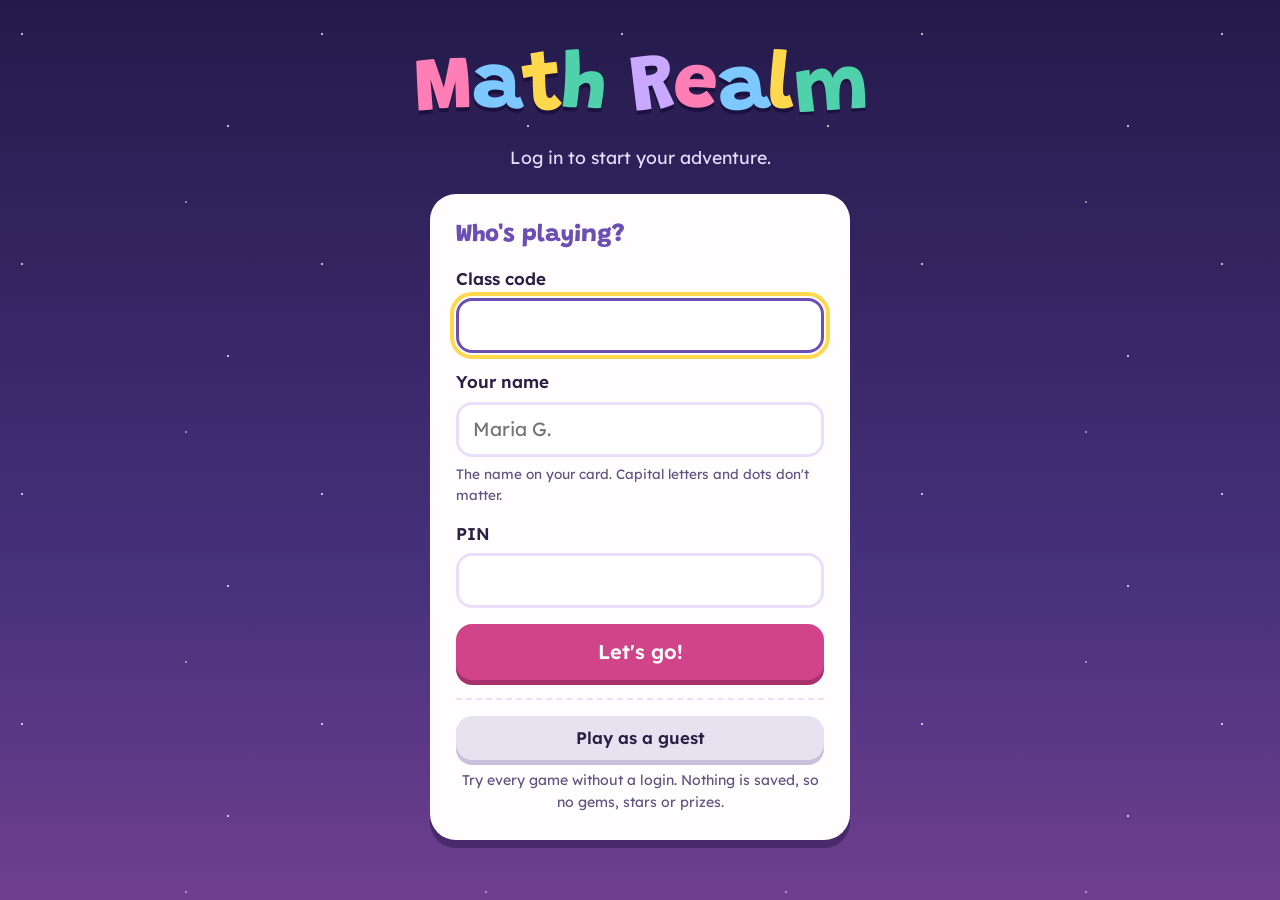
==== commit 87ab37b4: "Name-based logins (server 1.8.0) - student IDs now look like "Maria G." instead of a district number" ====
--- a/index.html
+++ b/index.html
@@ -18,6 +18,7 @@
   .login .tagline { margin: -10px 0 0; color: var(--haze); font-size: 1.1rem; text-align: center; }
   .login-card { width: min(420px, 100%); padding: 28px 26px 26px; }
   .login-card h2 { font-size: 1.5rem; margin-bottom: 18px; color: var(--violet); }
+  .field-hint { margin: -10px 0 16px; color: var(--ink-soft); font-size: .85rem; }
   .guest-row { margin-top: 18px; padding-top: 16px; border-top: 2px dashed var(--card-edge); text-align: center; }
   .guest-row p { margin: 0 0 10px; color: var(--ink-soft); font-weight: 600; }
   .guest-row .btn { width: 100%; }
@@ -104,7 +105,8 @@
       <h2 id="loginTitle">Who's playing?</h2>
       <form id="loginForm" autocomplete="off" novalidate>
         <label class="field"><span>Class code</span><input name="classCode" autocapitalize="characters" spellcheck="false" required></label>
-        <label class="field"><span>Student ID</span><input name="studentId" spellcheck="false" required></label>
+        <label class="field"><span>Your name</span><input name="studentId" spellcheck="false" autocomplete="off" required placeholder="Maria G." aria-describedby="nameHint"></label>
+        <p class="field-hint" id="nameHint">The name on your card. Capital letters and dots don't matter.</p>
         <label class="field"><span>PIN</span><input name="pin" type="password" inputmode="numeric"></label>
         <p class="form-error" id="loginError" role="alert" hidden></p>
         <button class="btn btn-big" type="submit" id="loginBtn">Let's go!</button>
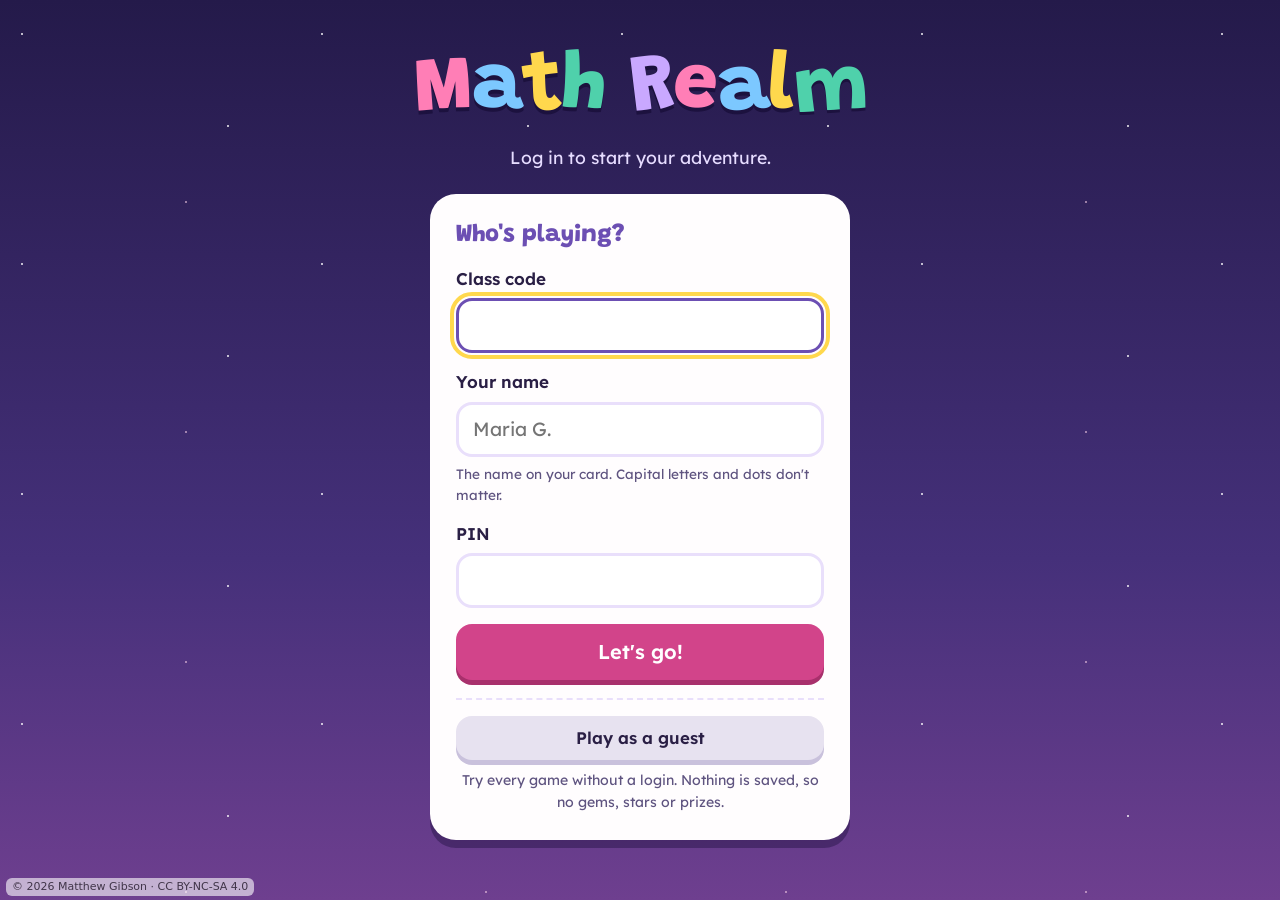
==== commit a8abca75: "Add CC BY-NC-SA 4.0 license, copyright header, and credit footer" ====
--- a/index.html
+++ b/index.html
@@ -1,4 +1,10 @@
 <!doctype html>
+<!--
+  Copyright (c) 2026 Matthew Gibson, Mission High School
+  Licensed under CC BY-NC-SA 4.0: https://creativecommons.org/licenses/by-nc-sa/4.0/
+  Free for non-commercial educational use with credit. Not for resale.
+  Contact: GibsonM1@sfusd.edu
+-->
 <html lang="en">
 <head>
 <meta charset="utf-8">
@@ -497,5 +503,9 @@
   }
 })();
 </script>
+<!-- license credit -->
+<style>#cc-credit{position:fixed;left:6px;bottom:calc(4px + env(safe-area-inset-bottom,0px));z-index:2147483000;font:11px/1.3 system-ui,sans-serif;color:#333;background:rgba(255,255,255,.8);padding:2px 6px;border-radius:6px;text-decoration:none;pointer-events:none;opacity:.75}#cc-credit.cc-flow{position:static;display:table;margin:12px auto 8px;pointer-events:auto;opacity:1}#cc-credit:hover,#cc-credit:focus{text-decoration:underline}@media (prefers-color-scheme:dark){#cc-credit{color:#ddd;background:rgba(0,0,0,.6)}}@media print{#cc-credit{position:static}}</style>
+<a id="cc-credit" href="https://creativecommons.org/licenses/by-nc-sa/4.0/" target="_blank" rel="license noopener">© 2026 Matthew Gibson · CC BY-NC-SA 4.0</a>
+<script>(function(){var c=document.getElementById('cc-credit');function f(){var d=document.documentElement,s=Math.max(d.scrollHeight,document.body.scrollHeight)>innerHeight+4;c.classList.toggle('cc-flow',s)}addEventListener('load',f);addEventListener('resize',f);setTimeout(f,1500)})();</script>
 </body>
 </html>
